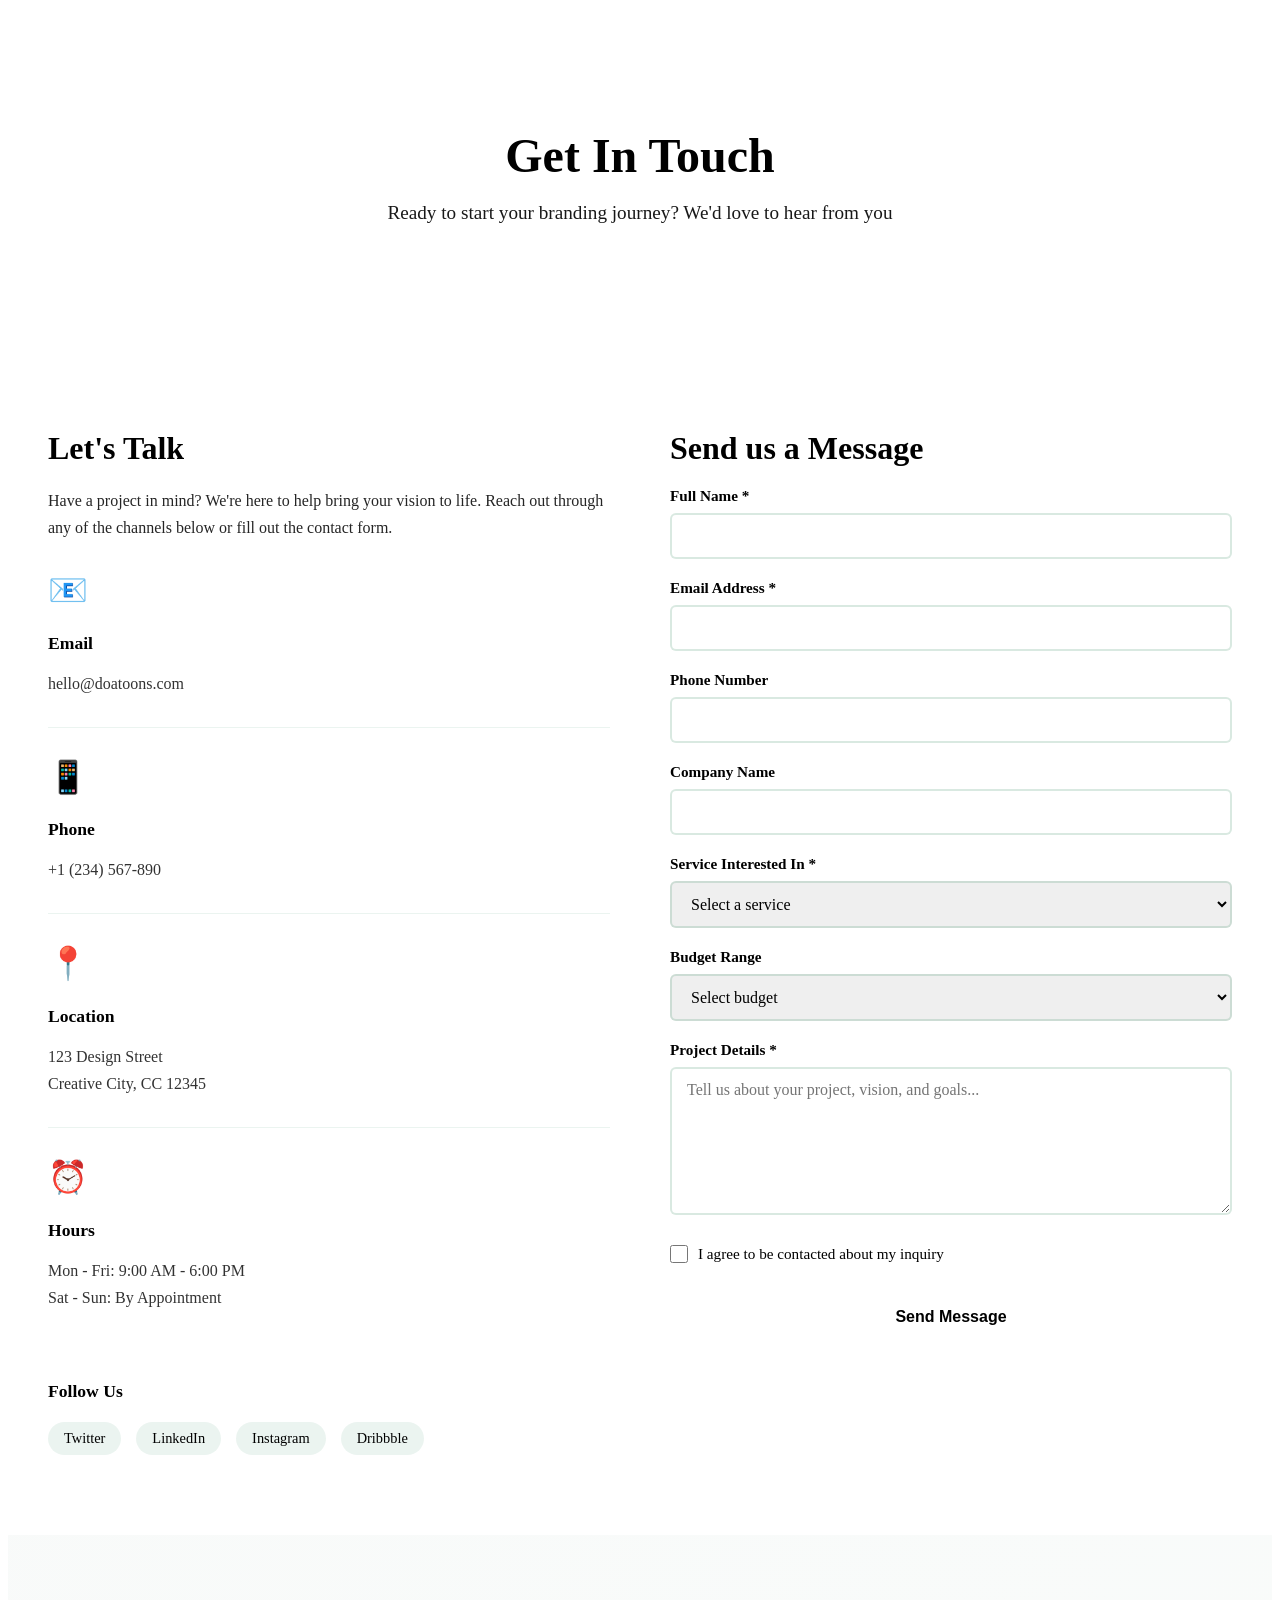
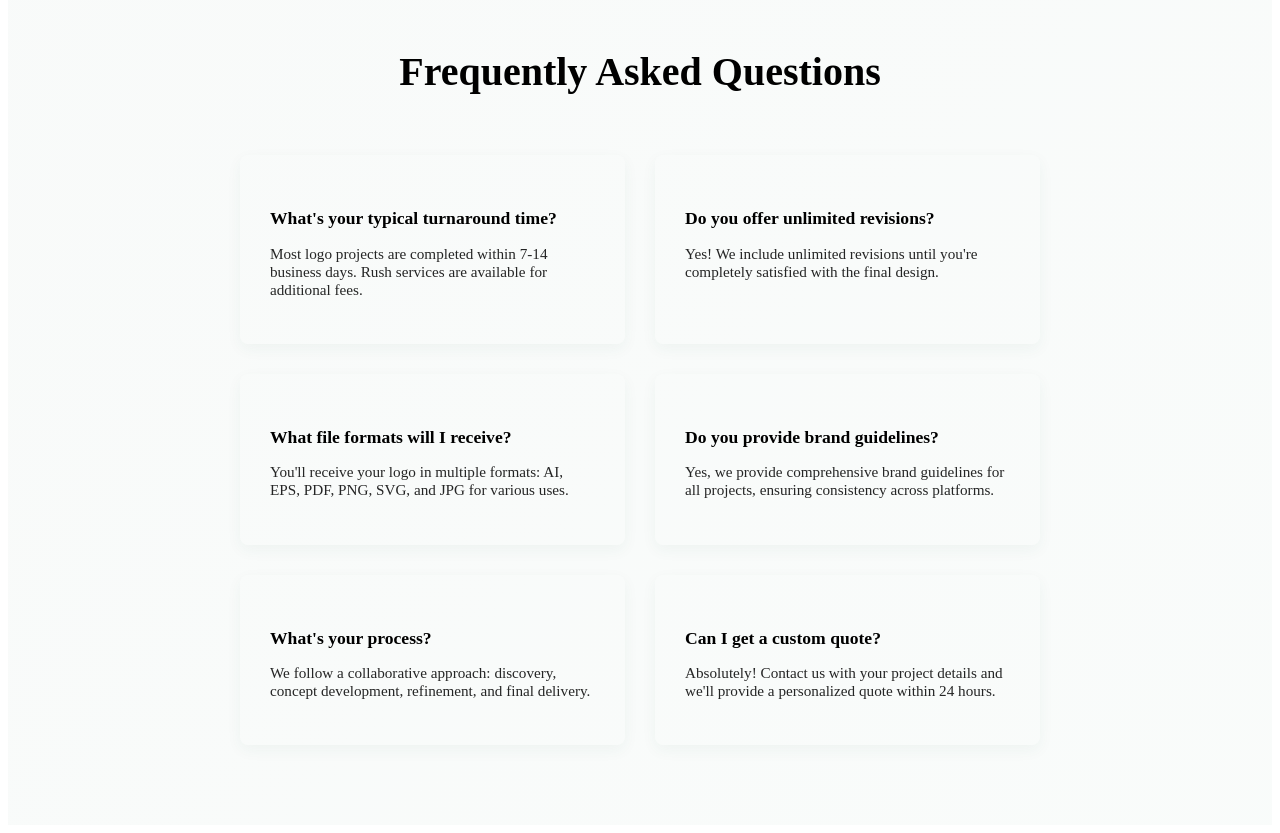
==== contact/index.html @ e3b4af92 "Create contact page" ====
<!DOCTYPE html>
<html lang="en">
<head>
    <meta charset="UTF-8">
    <meta name="viewport" content="width=device-width, initial-scale=1.0">
    <title>Contact - DOATOONs Logo Design</title>
    <link rel="stylesheet" href="../styles.css">
    <link rel="stylesheet" href="styles.css">
</head>
<body>
    <div id="header-container"></div>

    <main>
        <!-- Page Header -->
        <section class="page-header">
            <h1>Get In Touch</h1>
            <p>Ready to start your branding journey? We'd love to hear from you</p>
        </section>

        <!-- Contact Content -->
        <section class="contact-section">
            <div class="contact-container">
                <!-- Contact Info -->
                <div class="contact-info">
                    <h2>Let's Talk</h2>
                    <p>Have a project in mind? We're here to help bring your vision to life. Reach out through any of the channels below or fill out the contact form.</p>

                    <div class="contact-methods">
                        <div class="contact-method">
                            <div class="method-icon">📧</div>
                            <h4>Email</h4>
                            <p><a href="mailto:hello@doatoons.com">hello@doatoons.com</a></p>
                        </div>

                        <div class="contact-method">
                            <div class="method-icon">📱</div>
                            <h4>Phone</h4>
                            <p><a href="tel:+1234567890">+1 (234) 567-890</a></p>
                        </div>

                        <div class="contact-method">
                            <div class="method-icon">📍</div>
                            <h4>Location</h4>
                            <p>123 Design Street<br>Creative City, CC 12345</p>
                        </div>

                        <div class="contact-method">
                            <div class="method-icon">⏰</div>
                            <h4>Hours</h4>
                            <p>Mon - Fri: 9:00 AM - 6:00 PM<br>Sat - Sun: By Appointment</p>
                        </div>
                    </div>

                    <div class="social-links">
                        <h4>Follow Us</h4>
                        <div class="socials">
                            <a href="#" class="social-link">Twitter</a>
                            <a href="#" class="social-link">LinkedIn</a>
                            <a href="#" class="social-link">Instagram</a>
                            <a href="#" class="social-link">Dribbble</a>
                        </div>
                    </div>
                </div>

                <!-- Contact Form -->
                <div class="contact-form-wrapper">
                    <h2>Send us a Message</h2>
                    <form id="contactForm" class="contact-form">
                        <div class="form-group">
                            <label for="name">Full Name *</label>
                            <input type="text" id="name" name="name" required>
                        </div>

                        <div class="form-group">
                            <label for="email">Email Address *</label>
                            <input type="email" id="email" name="email" required>
                        </div>

                        <div class="form-group">
                            <label for="phone">Phone Number</label>
                            <input type="tel" id="phone" name="phone">
                        </div>

                        <div class="form-group">
                            <label for="company">Company Name</label>
                            <input type="text" id="company" name="company">
                        </div>

                        <div class="form-group">
                            <label for="service">Service Interested In *</label>
                            <select id="service" name="service" required>
                                <option value="">Select a service</option>
                                <option value="logo">Logo Design</option>
                                <option value="brand">Brand Identity</option>
                                <option value="redesign">Logo Redesign</option>
                                <option value="package">Branding Package</option>
                                <option value="corporate">Corporate Branding</option>
                                <option value="startup">Startup Package</option>
                            </select>
                        </div>

                        <div class="form-group">
                            <label for="budget">Budget Range</label>
                            <select id="budget" name="budget">
                                <option value="">Select budget</option>
                                <option value="under-500">Under $500</option>
                                <option value="500-1000">$500 - $1,000</option>
                                <option value="1000-2500">$1,000 - $2,500</option>
                                <option value="2500-5000">$2,500 - $5,000</option>
                                <option value="over-5000">Over $5,000</option>
                            </select>
                        </div>

                        <div class="form-group">
                            <label for="message">Project Details *</label>
                            <textarea id="message" name="message" rows="6" required placeholder="Tell us about your project, vision, and goals..."></textarea>
                        </div>

                        <div class="form-group checkbox">
                            <input type="checkbox" id="agree" name="agree" required>
                            <label for="agree">I agree to be contacted about my inquiry</label>
                        </div>

                        <button type="submit" class="submit-btn">Send Message</button>
                    </form>
                    <div id="formMessage" class="form-message"></div>
                </div>
            </div>
        </section>

        <!-- FAQ Section -->
        <section class="faq-section">
            <h2>Frequently Asked Questions</h2>
            <div class="faq-container">
                <div class="faq-item">
                    <h4>What's your typical turnaround time?</h4>
                    <p>Most logo projects are completed within 7-14 business days. Rush services are available for additional fees.</p>
                </div>

                <div class="faq-item">
                    <h4>Do you offer unlimited revisions?</h4>
                    <p>Yes! We include unlimited revisions until you're completely satisfied with the final design.</p>
                </div>

                <div class="faq-item">
                    <h4>What file formats will I receive?</h4>
                    <p>You'll receive your logo in multiple formats: AI, EPS, PDF, PNG, SVG, and JPG for various uses.</p>
                </div>

                <div class="faq-item">
                    <h4>Do you provide brand guidelines?</h4>
                    <p>Yes, we provide comprehensive brand guidelines for all projects, ensuring consistency across platforms.</p>
                </div>

                <div class="faq-item">
                    <h4>What's your process?</h4>
                    <p>We follow a collaborative approach: discovery, concept development, refinement, and final delivery.</p>
                </div>

                <div class="faq-item">
                    <h4>Can I get a custom quote?</h4>
                    <p>Absolutely! Contact us with your project details and we'll provide a personalized quote within 24 hours.</p>
                </div>
            </div>
        </section>
    </main>

    <div id="footer-container"></div>

    <script src="../script.js"></script>
    <script src="script.js"></script>
</body>
</html>
---- contact/styles.css ----
/* Contact Page Specific Styles */

.page-header {
    background: linear-gradient(135deg, var(--primary-dark-green) 0%, var(--primary-green) 100%);
    color: var(--text-light);
    padding: 80px 40px;
    text-align: center;
}

.page-header h1 {
    font-size: 3rem;
    margin-bottom: 15px;
}

.page-header p {
    font-size: 1.2rem;
    opacity: 0.9;
}

/* Contact Section */
.contact-section {
    padding: 80px 40px;
    background-color: var(--white);
}

.contact-container {
    max-width: 1200px;
    margin: 0 auto;
    display: grid;
    grid-template-columns: 1fr 1fr;
    gap: 60px;
}

.contact-info h2,
.contact-form-wrapper h2 {
    color: var(--primary-green);
    font-size: 2rem;
    margin-bottom: 20px;
}

.contact-info p {
    color: var(--text-dark);
    opacity: 0.85;
    margin-bottom: 30px;
    line-height: 1.7;
}

/* Contact Methods */
.contact-methods {
    margin-bottom: 40px;
}

.contact-method {
    margin-bottom: 30px;
    padding-bottom: 30px;
    border-bottom: 1px solid rgba(64, 145, 108, 0.1);
}

.contact-method:last-child {
    border-bottom: none;
}

.method-icon {
    font-size: 2rem;
    margin-bottom: 12px;
}

.contact-method h4 {
    color: var(--secondary-green);
    margin-bottom: 10px;
    font-size: 1.1rem;
}

.contact-method p {
    color: var(--text-dark);
    opacity: 0.8;
    margin-bottom: 0;
}

.contact-method a {
    color: var(--secondary-green);
    text-decoration: none;
    transition: color 0.3s ease;
}

.contact-method a:hover {
    color: var(--primary-green);
}

/* Social Links */
.social-links h4 {
    color: var(--secondary-green);
    margin-bottom: 20px;
    font-size: 1.1rem;
}

.socials {
    display: flex;
    gap: 15px;
    flex-wrap: wrap;
}

.social-link {
    display: inline-block;
    padding: 8px 16px;
    background-color: rgba(64, 145, 108, 0.1);
    color: var(--secondary-green);
    text-decoration: none;
    border-radius: 50px;
    transition: all 0.3s ease;
    font-weight: 500;
    font-size: 0.9rem;
}

.social-link:hover {
    background-color: var(--secondary-green);
    color: var(--white);
}

/* Contact Form */
.contact-form {
    display: flex;
    flex-direction: column;
    gap: 20px;
}

.form-group {
    display: flex;
    flex-direction: column;
}

.form-group label {
    color: var(--primary-green);
    font-weight: 600;
    margin-bottom: 8px;
    font-size: 0.95rem;
}

.form-group input,
.form-group select,
.form-group textarea {
    padding: 12px 15px;
    border: 2px solid rgba(64, 145, 108, 0.2);
    border-radius: 6px;
    font-family: inherit;
    font-size: 1rem;
    color: var(--text-dark);
    transition: all 0.3s ease;
}

.form-group input:focus,
.form-group select:focus,
.form-group textarea:focus {
    outline: none;
    border-color: var(--secondary-green);
    box-shadow: 0 0 0 3px rgba(64, 145, 108, 0.1);
}

.form-group textarea {
    resize: vertical;
    min-height: 120px;
}

.form-group.checkbox {
    flex-direction: row;
    align-items: center;
    gap: 10px;
    margin-top: 10px;
}

.form-group.checkbox input {
    width: 18px;
    height: 18px;
    margin: 0;
}

.form-group.checkbox label {
    margin-bottom: 0;
    font-weight: 500;
}

.submit-btn {
    padding: 15px 40px;
    background: linear-gradient(135deg, var(--secondary-green) 0%, var(--light-green) 100%);
    color: var(--white);
    border: none;
    border-radius: 50px;
    font-size: 1rem;
    font-weight: 600;
    cursor: pointer;
    transition: all 0.3s ease;
    margin-top: 10px;
}

.submit-btn:hover {
    transform: translateY(-2px);
    box-shadow: 0 5px 15px rgba(64, 145, 108, 0.3);
}

.submit-btn:active {
    transform: translateY(0);
}

.form-message {
    padding: 15px;
    border-radius: 6px;
    text-align: center;
    margin-top: 10px;
    display: none;
    font-weight: 500;
}

.form-message.success {
    background-color: rgba(82, 183, 136, 0.1);
    color: var(--secondary-green);
    display: block;
    border: 1px solid var(--light-green);
}

.form-message.error {
    background-color: rgba(220, 53, 69, 0.1);
    color: #dc3545;
    display: block;
    border: 1px solid #dc3545;
}

/* FAQ Section */
.faq-section {
    padding: 80px 40px;
    background: linear-gradient(135deg, rgba(45, 106, 79, 0.03) 0%, rgba(64, 145, 108, 0.03) 100%);
}

.faq-section h2 {
    text-align: center;
    font-size: 2.5rem;
    color: var(--primary-dark-green);
    margin-bottom: 60px;
}

.faq-container {
    max-width: 800px;
    margin: 0 auto;
    display: grid;
    grid-template-columns: repeat(auto-fit, minmax(250px, 1fr));
    gap: 30px;
}

.faq-item {
    background-color: var(--white);
    padding: 30px;
    border-radius: 8px;
    border-left: 4px solid var(--secondary-green);
    box-shadow: 0 5px 15px rgba(45, 106, 79, 0.05);
    transition: all 0.3s ease;
}

.faq-item:hover {
    transform: translateY(-5px);
    box-shadow: 0 10px 25px rgba(45, 106, 79, 0.1);
}

.faq-item h4 {
    color: var(--primary-green);
    margin-bottom: 15px;
    font-size: 1.1rem;
}

.faq-item p {
    color: var(--text-dark);
    opacity: 0.85;
    font-size: 0.95rem;
}

/* Responsive */
@media (max-width: 768px) {
    .page-header {
        padding: 60px 20px;
    }

    .page-header h1 {
        font-size: 2rem;
    }

    .contact-section {
        padding: 60px 20px;
    }

    .contact-container {
        grid-template-columns: 1fr;
        gap: 40px;
    }

    .contact-info h2,
    .contact-form-wrapper h2 {
        font-size: 1.5rem;
    }

    .faq-section {
        padding: 60px 20px;
    }

    .faq-section h2 {
        font-size: 1.8rem;
    }

    .faq-container {
        grid-template-columns: 1fr;
    }
}
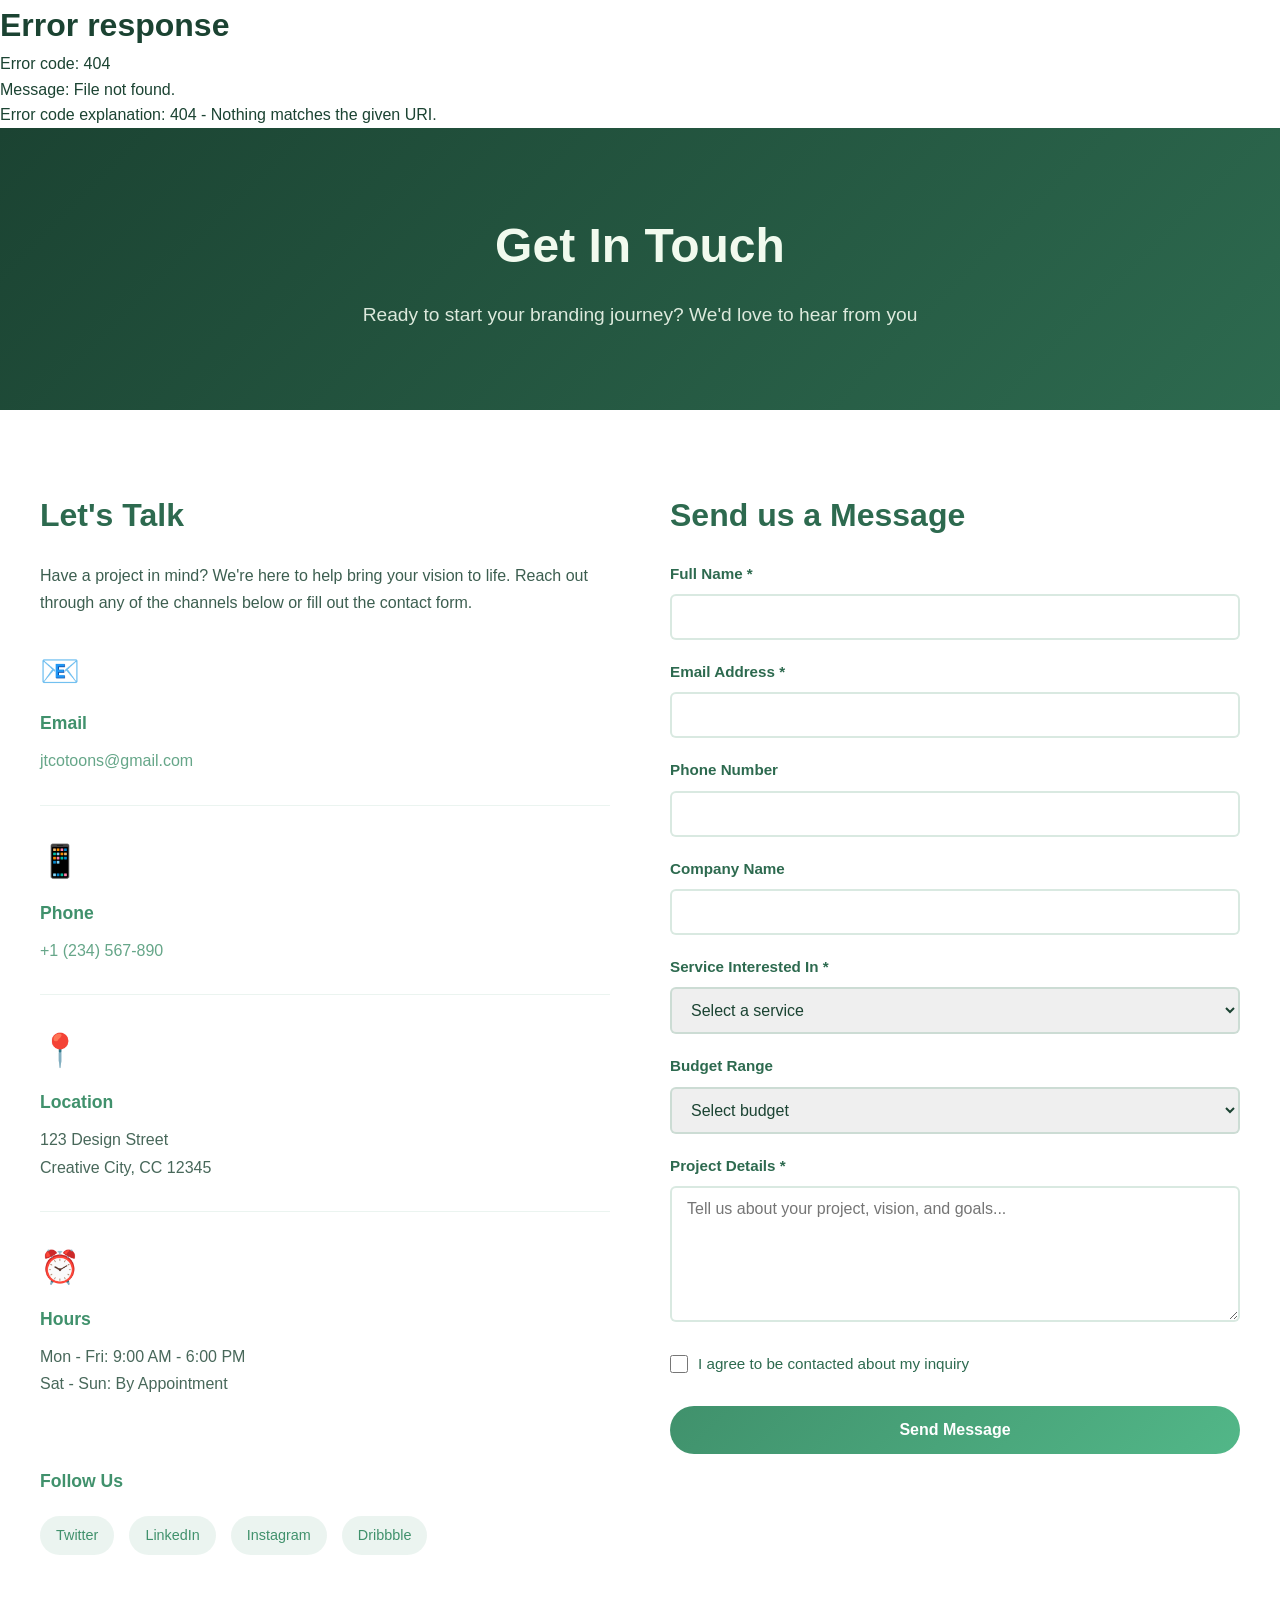
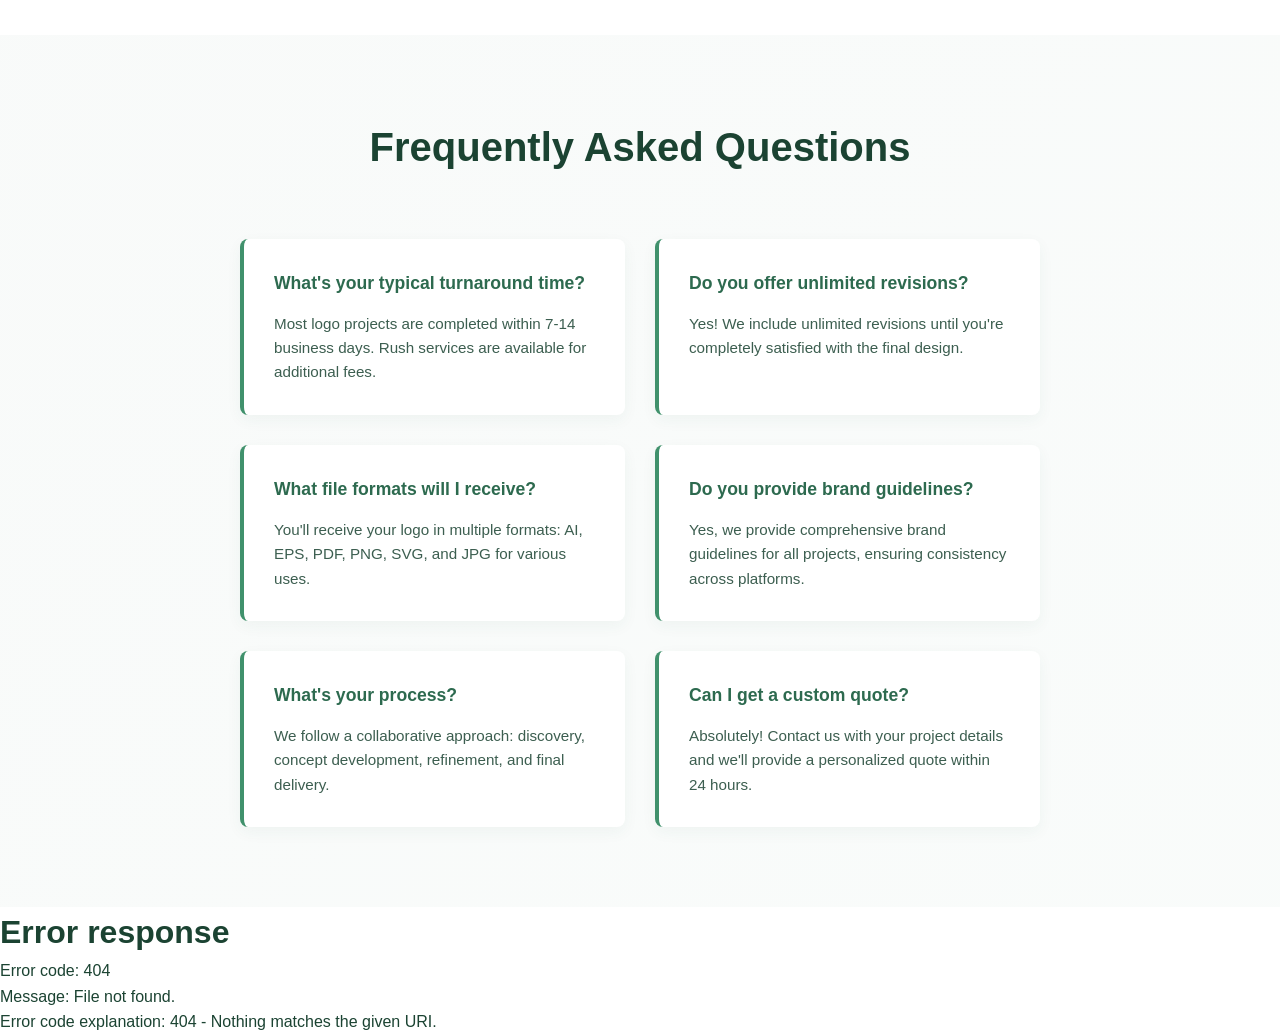
==== commit eb57c1c1: "Update contact page with FormSubmit integration" ====
--- a/contact/index.html
+++ b/contact/index.html
@@ -29,7 +29,7 @@
                         <div class="contact-method">
                             <div class="method-icon">📧</div>
                             <h4>Email</h4>
-                            <p><a href="mailto:hello@doatoons.com">hello@doatoons.com</a></p>
+                            <p><a href="mailto:jtcotoons@gmail.com">jtcotoons@gmail.com</a></p>
                         </div>
 
                         <div class="contact-method">
@@ -65,7 +65,7 @@
                 <!-- Contact Form -->
                 <div class="contact-form-wrapper">
                     <h2>Send us a Message</h2>
-                    <form id="contactForm" class="contact-form">
+                    <form id="contactForm" class="contact-form" action="https://formsubmit.co/jtcotoons@gmail.com" method="POST">
                         <div class="form-group">
                             <label for="name">Full Name *</label>
                             <input type="text" id="name" name="name" required>
--- a/styles.css
+++ b/styles.css
@@ -0,0 +1,201 @@
+* {
+    margin: 0;
+    padding: 0;
+    box-sizing: border-box;
+}
+
+:root {
+    --primary-dark-green: #1b4332;
+    --primary-green: #2d6a4f;
+    --secondary-green: #40916c;
+    --light-green: #52b788;
+    --accent-green: #74c69d;
+    --text-dark: #1b4332;
+    --text-light: #f1faee;
+    --white: #ffffff;
+}
+
+html {
+    scroll-behavior: smooth;
+}
+
+body {
+    font-family: 'Segoe UI', Tahoma, Geneva, Verdana, sans-serif;
+    color: var(--text-dark);
+    background-color: var(--white);
+    line-height: 1.6;
+}
+
+/* Hero Section */
+.hero {
+    position: relative;
+    height: 100vh;
+    display: flex;
+    align-items: center;
+    justify-content: center;
+    overflow: hidden;
+    background: linear-gradient(135deg, var(--primary-dark-green) 0%, var(--primary-green) 50%, var(--secondary-green) 100%);
+}
+
+.hero-background {
+    position: absolute;
+    top: 0;
+    left: 0;
+    right: 0;
+    bottom: 0;
+    background: radial-gradient(circle at 20% 50%, rgba(82, 183, 136, 0.1) 0%, transparent 50%),
+                radial-gradient(circle at 80% 80%, rgba(64, 145, 108, 0.1) 0%, transparent 50%);
+    z-index: 0;
+}
+
+.hero-content {
+    position: relative;
+    z-index: 1;
+    text-align: center;
+    color: var(--text-light);
+    max-width: 800px;
+    padding: 40px;
+}
+
+.hero h1 {
+    font-size: 4rem;
+    font-weight: 700;
+    margin-bottom: 20px;
+    text-shadow: 2px 2px 4px rgba(0, 0, 0, 0.3);
+    letter-spacing: -1px;
+}
+
+.hero .tagline {
+    font-size: 1.5rem;
+    margin-bottom: 40px;
+    font-weight: 300;
+    opacity: 0.95;
+}
+
+.cta-button {
+    display: inline-block;
+    padding: 15px 40px;
+    background: linear-gradient(135deg, var(--accent-green) 0%, var(--light-green) 100%);
+    color: var(--primary-dark-green);
+    text-decoration: none;
+    border-radius: 50px;
+    font-weight: 600;
+    font-size: 1.1rem;
+    transition: transform 0.3s ease, box-shadow 0.3s ease;
+    box-shadow: 0 4px 15px rgba(0, 0, 0, 0.2);
+}
+
+.cta-button:hover {
+    transform: translateY(-3px);
+    box-shadow: 0 6px 20px rgba(0, 0, 0, 0.3);
+}
+
+/* About Section */
+.about {
+    padding: 80px 40px;
+    background-color: var(--white);
+}
+
+.about-content {
+    max-width: 1000px;
+    margin: 0 auto;
+}
+
+.about h2 {
+    font-size: 2.5rem;
+    margin-bottom: 30px;
+    color: var(--primary-dark-green);
+    text-align: center;
+}
+
+.about p {
+    font-size: 1.1rem;
+    color: var(--text-dark);
+    margin-bottom: 50px;
+    text-align: center;
+    opacity: 0.85;
+}
+
+.features {
+    display: grid;
+    grid-template-columns: repeat(auto-fit, minmax(250px, 1fr));
+    gap: 40px;
+}
+
+.feature {
+    padding: 30px;
+    background: linear-gradient(135deg, rgba(45, 106, 79, 0.05) 0%, rgba(64, 145, 108, 0.05) 100%);
+    border-left: 4px solid var(--secondary-green);
+    border-radius: 8px;
+    transition: transform 0.3s ease, box-shadow 0.3s ease;
+}
+
+.feature:hover {
+    transform: translateY(-5px);
+    box-shadow: 0 10px 25px rgba(45, 106, 79, 0.1);
+}
+
+.feature h3 {
+    color: var(--primary-green);
+    margin-bottom: 15px;
+    font-size: 1.3rem;
+}
+
+.feature p {
+    color: var(--text-dark);
+    opacity: 0.8;
+    margin-bottom: 0;
+}
+
+/* Services Preview Section */
+.services-preview {
+    padding: 80px 40px;
+    background: linear-gradient(135deg, var(--primary-green) 0%, var(--secondary-green) 100%);
+    text-align: center;
+    color: var(--text-light);
+}
+
+.services-preview h2 {
+    font-size: 2.5rem;
+    margin-bottom: 30px;
+}
+
+.learn-more {
+    display: inline-block;
+    padding: 12px 30px;
+    background-color: var(--accent-green);
+    color: var(--primary-dark-green);
+    text-decoration: none;
+    border-radius: 50px;
+    font-weight: 600;
+    transition: all 0.3s ease;
+}
+
+.learn-more:hover {
+    background-color: var(--white);
+    transform: translateX(5px);
+}
+
+/* Responsive */
+@media (max-width: 768px) {
+    .hero h1 {
+        font-size: 2.5rem;
+    }
+
+    .hero .tagline {
+        font-size: 1.1rem;
+    }
+
+    .about h2,
+    .services-preview h2 {
+        font-size: 1.8rem;
+    }
+
+    .about {
+        padding: 60px 20px;
+    }
+
+    .services-preview {
+        padding: 60px 20px;
+    }
+}
